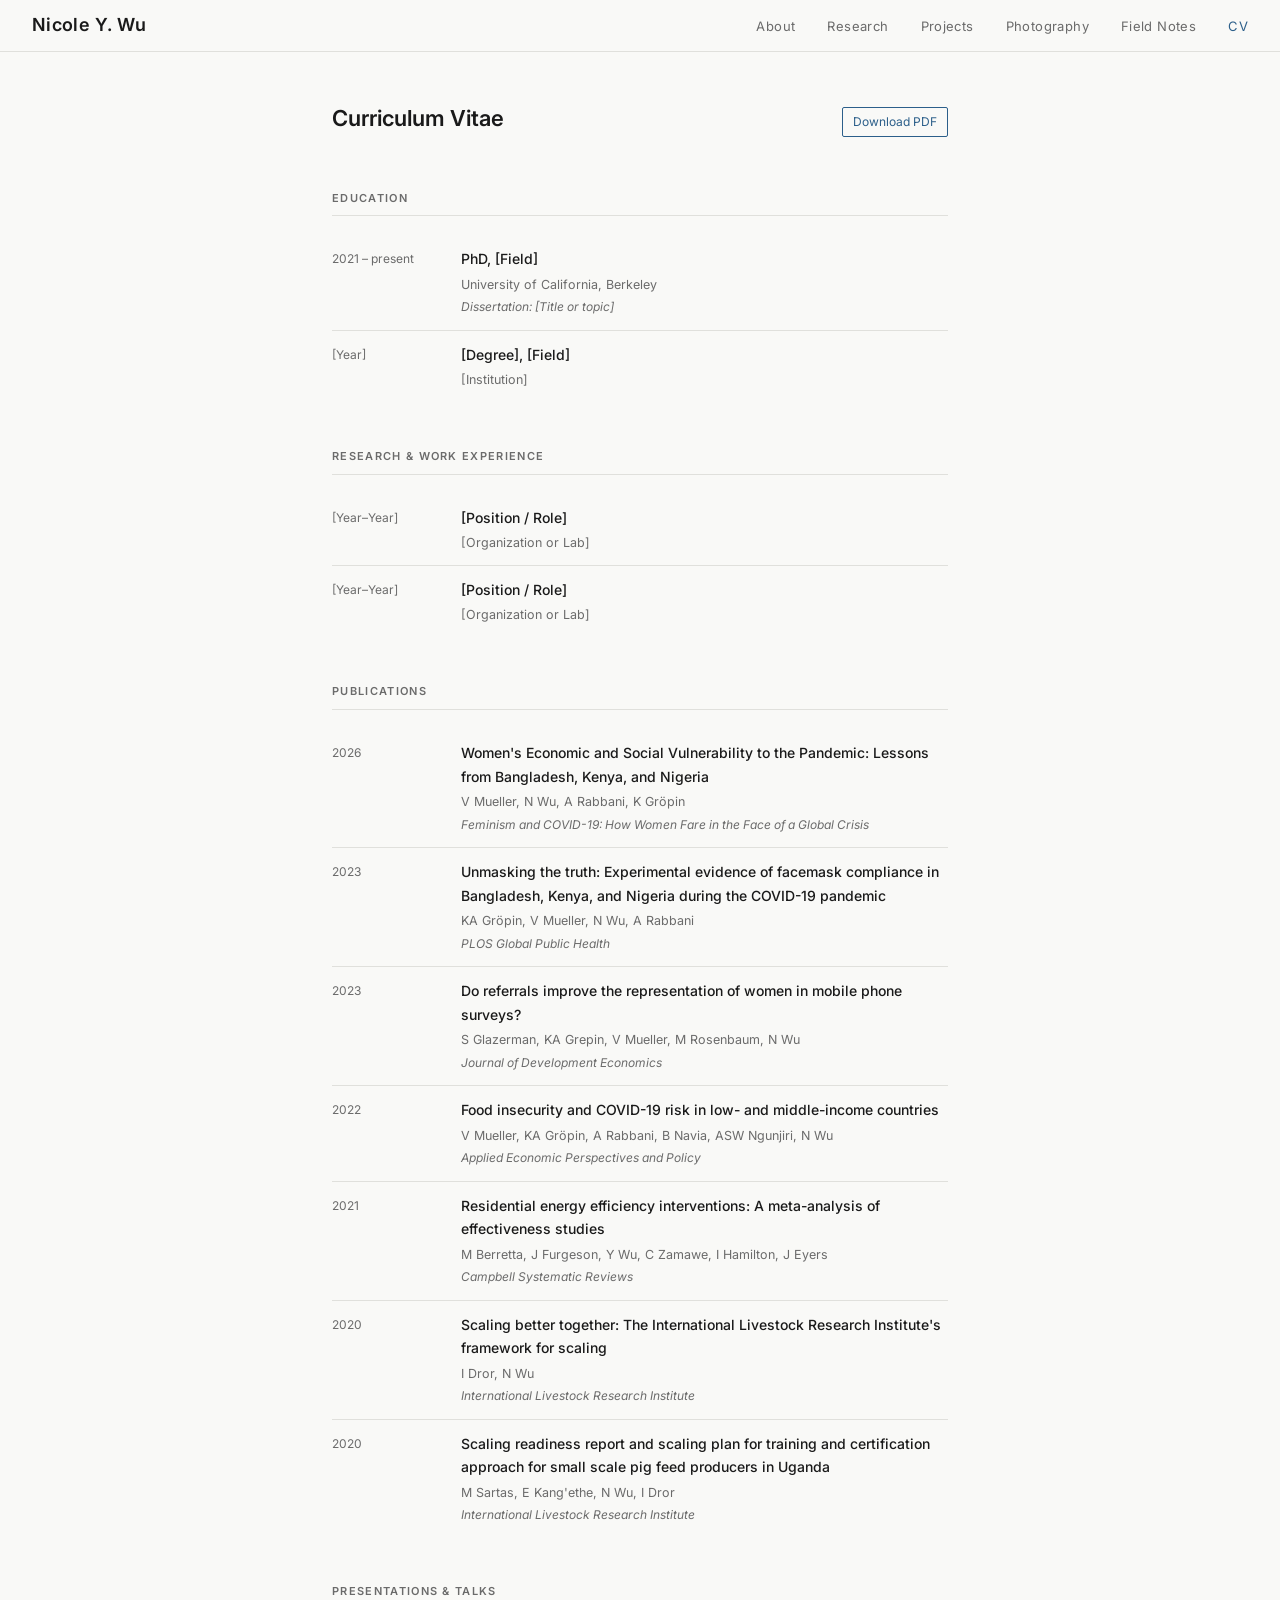
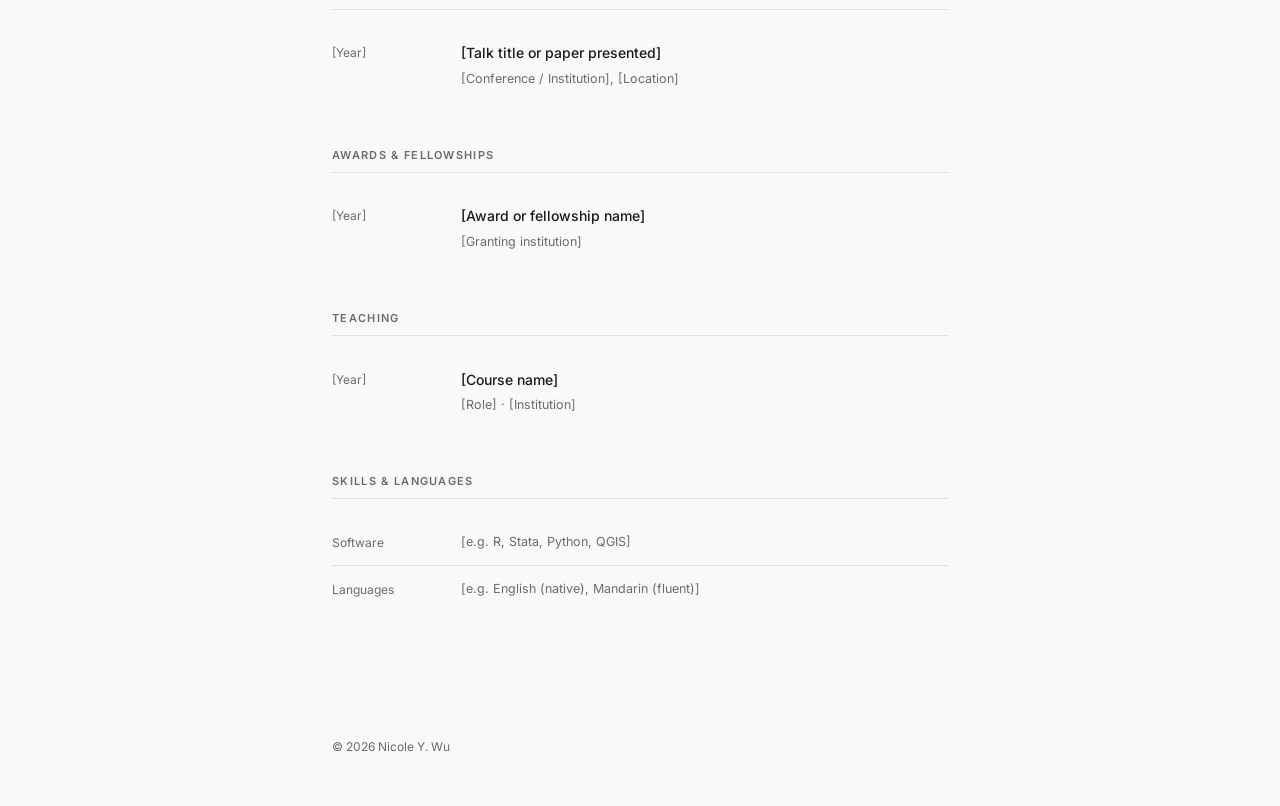
==== cv/index.html @ 6fe1ba33 "Initial site" ====
<!DOCTYPE html>
<html lang="en">
<head>
  <meta charset="UTF-8" />
  <meta name="viewport" content="width=device-width, initial-scale=1.0" />
  <title>CV — Nicole Y. Wu</title>
  <link rel="preconnect" href="https://fonts.googleapis.com" />
  <link href="https://fonts.googleapis.com/css2?family=Inter:wght@300;400;500;600&display=swap" rel="stylesheet" />
  <link rel="stylesheet" href="../css/style.css" />
  <style>
    .cv-header {
      display: flex;
      justify-content: space-between;
      align-items: baseline;
      margin-bottom: 2.8rem;
    }

    .cv-header h1 { font-size: 22px; }

    .cv-download {
      font-size: 12px;
      color: var(--accent);
      text-decoration: none;
      border: 1px solid var(--accent);
      padding: 4px 10px;
      border-radius: 2px;
      transition: all 0.15s;
      white-space: nowrap;
    }

    .cv-download:hover { background: var(--accent); color: white; }

    .cv-section { margin-bottom: 2.8rem; }

    .cv-item {
      display: grid;
      grid-template-columns: 110px 1fr;
      gap: 1.2rem;
      padding: 0.75rem 0;
      border-bottom: 1px solid var(--border);
    }

    .cv-item:last-child { border-bottom: none; }

    .cv-year {
      font-size: 12px;
      color: var(--muted);
      padding-top: 2px;
      white-space: nowrap;
    }

    .cv-detail-title {
      font-size: 14px;
      font-weight: 500;
      margin-bottom: 0.15rem;
    }

    .cv-detail-sub {
      font-size: 12.5px;
      color: var(--muted);
    }

    .cv-detail-note {
      font-size: 12px;
      color: var(--muted);
      font-style: italic;
      margin-top: 0.15rem;
    }
  </style>
</head>
<body>

<nav>
  <a class="name" href="/">Nicole Y. Wu</a>
  <ul>
    <li><a href="../index.html">About</a></li>
    <li><a href="../research/">Research</a></li>
    <li><a href="../projects/">Projects</a></li>
    <li><a href="../photography/">Photography</a></li>
    <li><a href="../field-notes/">Field Notes</a></li>
    <li><a href="../cv/" class="active">CV</a></li>
  </ul>
</nav>

<main>

  <div class="cv-header">
    <h1>Curriculum Vitae</h1>
    <a class="cv-download" href="#">Download PDF</a>
  </div>

  <section class="cv-section">
    <h2>Education</h2>
    <div class="cv-item">
      <div class="cv-year">2021 – present</div>
      <div>
        <div class="cv-detail-title">PhD, [Field]</div>
        <div class="cv-detail-sub">University of California, Berkeley</div>
        <div class="cv-detail-note">Dissertation: [Title or topic]</div>
      </div>
    </div>
    <div class="cv-item">
      <div class="cv-year">[Year]</div>
      <div>
        <div class="cv-detail-title">[Degree], [Field]</div>
        <div class="cv-detail-sub">[Institution]</div>
      </div>
    </div>
  </section>

  <section class="cv-section">
    <h2>Research &amp; Work Experience</h2>
    <div class="cv-item">
      <div class="cv-year">[Year–Year]</div>
      <div>
        <div class="cv-detail-title">[Position / Role]</div>
        <div class="cv-detail-sub">[Organization or Lab]</div>
      </div>
    </div>
    <div class="cv-item">
      <div class="cv-year">[Year–Year]</div>
      <div>
        <div class="cv-detail-title">[Position / Role]</div>
        <div class="cv-detail-sub">[Organization or Lab]</div>
      </div>
    </div>
  </section>

  <section class="cv-section">
    <h2>Publications</h2>
    <div class="cv-item">
      <div class="cv-year">2026</div>
      <div>
        <div class="cv-detail-title">Women's Economic and Social Vulnerability to the Pandemic: Lessons from Bangladesh, Kenya, and Nigeria</div>
        <div class="cv-detail-sub">V Mueller, N Wu, A Rabbani, K Gröpin</div>
        <div class="cv-detail-note">Feminism and COVID-19: How Women Fare in the Face of a Global Crisis</div>
      </div>
    </div>
    <div class="cv-item">
      <div class="cv-year">2023</div>
      <div>
        <div class="cv-detail-title">Unmasking the truth: Experimental evidence of facemask compliance in Bangladesh, Kenya, and Nigeria during the COVID-19 pandemic</div>
        <div class="cv-detail-sub">KA Gröpin, V Mueller, N Wu, A Rabbani</div>
        <div class="cv-detail-note">PLOS Global Public Health</div>
      </div>
    </div>
    <div class="cv-item">
      <div class="cv-year">2023</div>
      <div>
        <div class="cv-detail-title">Do referrals improve the representation of women in mobile phone surveys?</div>
        <div class="cv-detail-sub">S Glazerman, KA Grepin, V Mueller, M Rosenbaum, N Wu</div>
        <div class="cv-detail-note">Journal of Development Economics</div>
      </div>
    </div>
    <div class="cv-item">
      <div class="cv-year">2022</div>
      <div>
        <div class="cv-detail-title">Food insecurity and COVID-19 risk in low- and middle-income countries</div>
        <div class="cv-detail-sub">V Mueller, KA Gröpin, A Rabbani, B Navia, ASW Ngunjiri, N Wu</div>
        <div class="cv-detail-note">Applied Economic Perspectives and Policy</div>
      </div>
    </div>
    <div class="cv-item">
      <div class="cv-year">2021</div>
      <div>
        <div class="cv-detail-title">Residential energy efficiency interventions: A meta-analysis of effectiveness studies</div>
        <div class="cv-detail-sub">M Berretta, J Furgeson, Y Wu, C Zamawe, I Hamilton, J Eyers</div>
        <div class="cv-detail-note">Campbell Systematic Reviews</div>
      </div>
    </div>
    <div class="cv-item">
      <div class="cv-year">2020</div>
      <div>
        <div class="cv-detail-title">Scaling better together: The International Livestock Research Institute's framework for scaling</div>
        <div class="cv-detail-sub">I Dror, N Wu</div>
        <div class="cv-detail-note">International Livestock Research Institute</div>
      </div>
    </div>
    <div class="cv-item">
      <div class="cv-year">2020</div>
      <div>
        <div class="cv-detail-title">Scaling readiness report and scaling plan for training and certification approach for small scale pig feed producers in Uganda</div>
        <div class="cv-detail-sub">M Sartas, E Kang'ethe, N Wu, I Dror</div>
        <div class="cv-detail-note">International Livestock Research Institute</div>
      </div>
    </div>
  </section>

  <section class="cv-section">
    <h2>Presentations &amp; Talks</h2>
    <div class="cv-item">
      <div class="cv-year">[Year]</div>
      <div>
        <div class="cv-detail-title">[Talk title or paper presented]</div>
        <div class="cv-detail-sub">[Conference / Institution], [Location]</div>
      </div>
    </div>
  </section>

  <section class="cv-section">
    <h2>Awards &amp; Fellowships</h2>
    <div class="cv-item">
      <div class="cv-year">[Year]</div>
      <div>
        <div class="cv-detail-title">[Award or fellowship name]</div>
        <div class="cv-detail-sub">[Granting institution]</div>
      </div>
    </div>
  </section>

  <section class="cv-section">
    <h2>Teaching</h2>
    <div class="cv-item">
      <div class="cv-year">[Year]</div>
      <div>
        <div class="cv-detail-title">[Course name]</div>
        <div class="cv-detail-sub">[Role] · [Institution]</div>
      </div>
    </div>
  </section>

  <section class="cv-section">
    <h2>Skills &amp; Languages</h2>
    <div class="cv-item">
      <div class="cv-year">Software</div>
      <div>
        <div class="cv-detail-sub">[e.g. R, Stata, Python, QGIS]</div>
      </div>
    </div>
    <div class="cv-item">
      <div class="cv-year">Languages</div>
      <div>
        <div class="cv-detail-sub">[e.g. English (native), Mandarin (fluent)]</div>
      </div>
    </div>
  </section>

</main>

<footer>
  &copy; 2026 Nicole Y. Wu
</footer>

</body>
</html>
---- css/style.css ----
*, *::before, *::after { box-sizing: border-box; margin: 0; padding: 0; }

:root {
  --bg: #f9f9f7;
  --text: #1a1a1a;
  --muted: #6b6b6b;
  --accent: #2c5f8a;
  --border: #e0e0dc;
}

body {
  font-family: 'Inter', sans-serif;
  background: var(--bg);
  color: var(--text);
  font-size: 15px;
  line-height: 1.7;
}

/* Nav */
nav {
  position: fixed;
  top: 0; left: 0; right: 0;
  background: var(--bg);
  border-bottom: 1px solid var(--border);
  padding: 0 2rem;
  height: 52px;
  display: flex;
  align-items: center;
  justify-content: space-between;
  z-index: 100;
}

nav .name {
  font-weight: 600;
  font-size: 18px;
  letter-spacing: 0.02em;
  color: var(--text);
  text-decoration: none;
}

nav ul {
  list-style: none;
  display: flex;
  gap: 2rem;
}

nav ul a {
  text-decoration: none;
  color: var(--muted);
  font-size: 13px;
  font-weight: 400;
  letter-spacing: 0.03em;
  transition: color 0.15s;
}

nav ul a:hover,
nav ul a.active { color: var(--accent); }

/* Layout */
main {
  max-width: 680px;
  margin: 0 auto;
  padding: 100px 2rem 80px;
}

/* Page title */
.page-title {
  font-size: 22px;
  font-weight: 600;
  margin-bottom: 2.5rem;
}

/* About */
.about {
  display: grid;
  grid-template-columns: 1fr 160px;
  gap: 2.5rem;
  align-items: start;
  margin-bottom: 4rem;
}

.about-photo {
  width: 160px;
  height: 160px;
  border-radius: 4px;
  background: #d0d8e0;
  display: flex;
  align-items: center;
  justify-content: center;
  color: #8a9aaa;
  font-size: 12px;
  letter-spacing: 0.05em;
  overflow: hidden;
}

.about-photo img {
  width: 100%;
  height: 100%;
  object-fit: cover;
}

h1 {
  font-size: 22px;
  font-weight: 600;
  margin-bottom: 0.4rem;
}

.affiliation {
  font-size: 13px;
  color: var(--muted);
  margin-bottom: 1rem;
}

p { margin-bottom: 1rem; color: #333; }

.links {
  display: flex;
  gap: 1rem;
  flex-wrap: wrap;
  margin-top: 1.2rem;
}

.links a {
  font-size: 12px;
  font-weight: 500;
  color: var(--accent);
  text-decoration: none;
  letter-spacing: 0.04em;
  padding: 4px 10px;
  border: 1px solid var(--accent);
  border-radius: 2px;
  transition: all 0.15s;
}

.links a:hover { background: var(--accent); color: white; }

/* Section */
section { margin-bottom: 3.5rem; }

h2 {
  font-size: 11px;
  font-weight: 600;
  letter-spacing: 0.12em;
  text-transform: uppercase;
  color: var(--muted);
  margin-bottom: 1.2rem;
  padding-bottom: 0.5rem;
  border-bottom: 1px solid var(--border);
}

/* Publications */
.pub-list { list-style: none; }

.pub-item {
  padding: 1rem 0;
  border-bottom: 1px solid var(--border);
}

.pub-item:last-child { border-bottom: none; }

.pub-title {
  font-weight: 500;
  font-size: 14px;
  margin-bottom: 0.2rem;
}

.pub-authors {
  font-size: 13px;
  color: var(--muted);
  margin-bottom: 0.2rem;
}

.pub-venue {
  font-size: 12px;
  color: var(--muted);
  font-style: italic;
}

.pub-links { margin-top: 0.4rem; display: flex; gap: 0.6rem; }

.pub-links a {
  font-size: 11px;
  font-weight: 500;
  color: var(--accent);
  text-decoration: none;
  letter-spacing: 0.04em;
}

/* CV */
.cv-section { margin-bottom: 2.5rem; }

.cv-item {
  display: grid;
  grid-template-columns: 110px 1fr;
  gap: 1.2rem;
  padding: 0.7rem 0;
  border-bottom: 1px solid var(--border);
}

.cv-item:last-child { border-bottom: none; }

.cv-year {
  font-size: 12px;
  color: var(--muted);
  padding-top: 2px;
  white-space: nowrap;
}

.cv-detail-title {
  font-size: 14px;
  font-weight: 500;
  margin-bottom: 0.1rem;
}

.cv-detail-sub {
  font-size: 12.5px;
  color: var(--muted);
}

/* Photography */
.photo-grid {
  display: grid;
  grid-template-columns: repeat(3, 1fr);
  gap: 8px;
}

.photo-cell {
  aspect-ratio: 1;
  background: #d4dce5;
  border-radius: 2px;
  overflow: hidden;
}

.photo-cell img {
  width: 100%; height: 100%;
  object-fit: cover;
  display: block;
  transition: opacity 0.2s;
}

.photo-cell img:hover { opacity: 0.9; }

.photo-placeholder {
  width: 100%; height: 100%;
  display: flex;
  align-items: center;
  justify-content: center;
  color: #8a9aaa;
  font-size: 11px;
  letter-spacing: 0.05em;
}

/* Field Notes */
.note-list { list-style: none; }

.note-item {
  display: flex;
  gap: 1.5rem;
  padding: 0.9rem 0;
  border-bottom: 1px solid var(--border);
  align-items: baseline;
}

.note-item:last-child { border-bottom: none; }

.note-date {
  font-size: 12px;
  color: var(--muted);
  white-space: nowrap;
  min-width: 80px;
  font-variant-numeric: tabular-nums;
}

.note-title {
  font-size: 14px;
  font-weight: 400;
  color: var(--text);
  text-decoration: none;
}

.note-title:hover { color: var(--accent); }

.note-tag {
  font-size: 10px;
  color: var(--muted);
  background: #eeeeea;
  padding: 1px 6px;
  border-radius: 2px;
  margin-left: 0.5rem;
  vertical-align: middle;
}

/* Footer */
footer {
  max-width: 680px;
  margin: 0 auto;
  padding: 0 2rem 3rem;
  font-size: 12px;
  color: var(--muted);
}
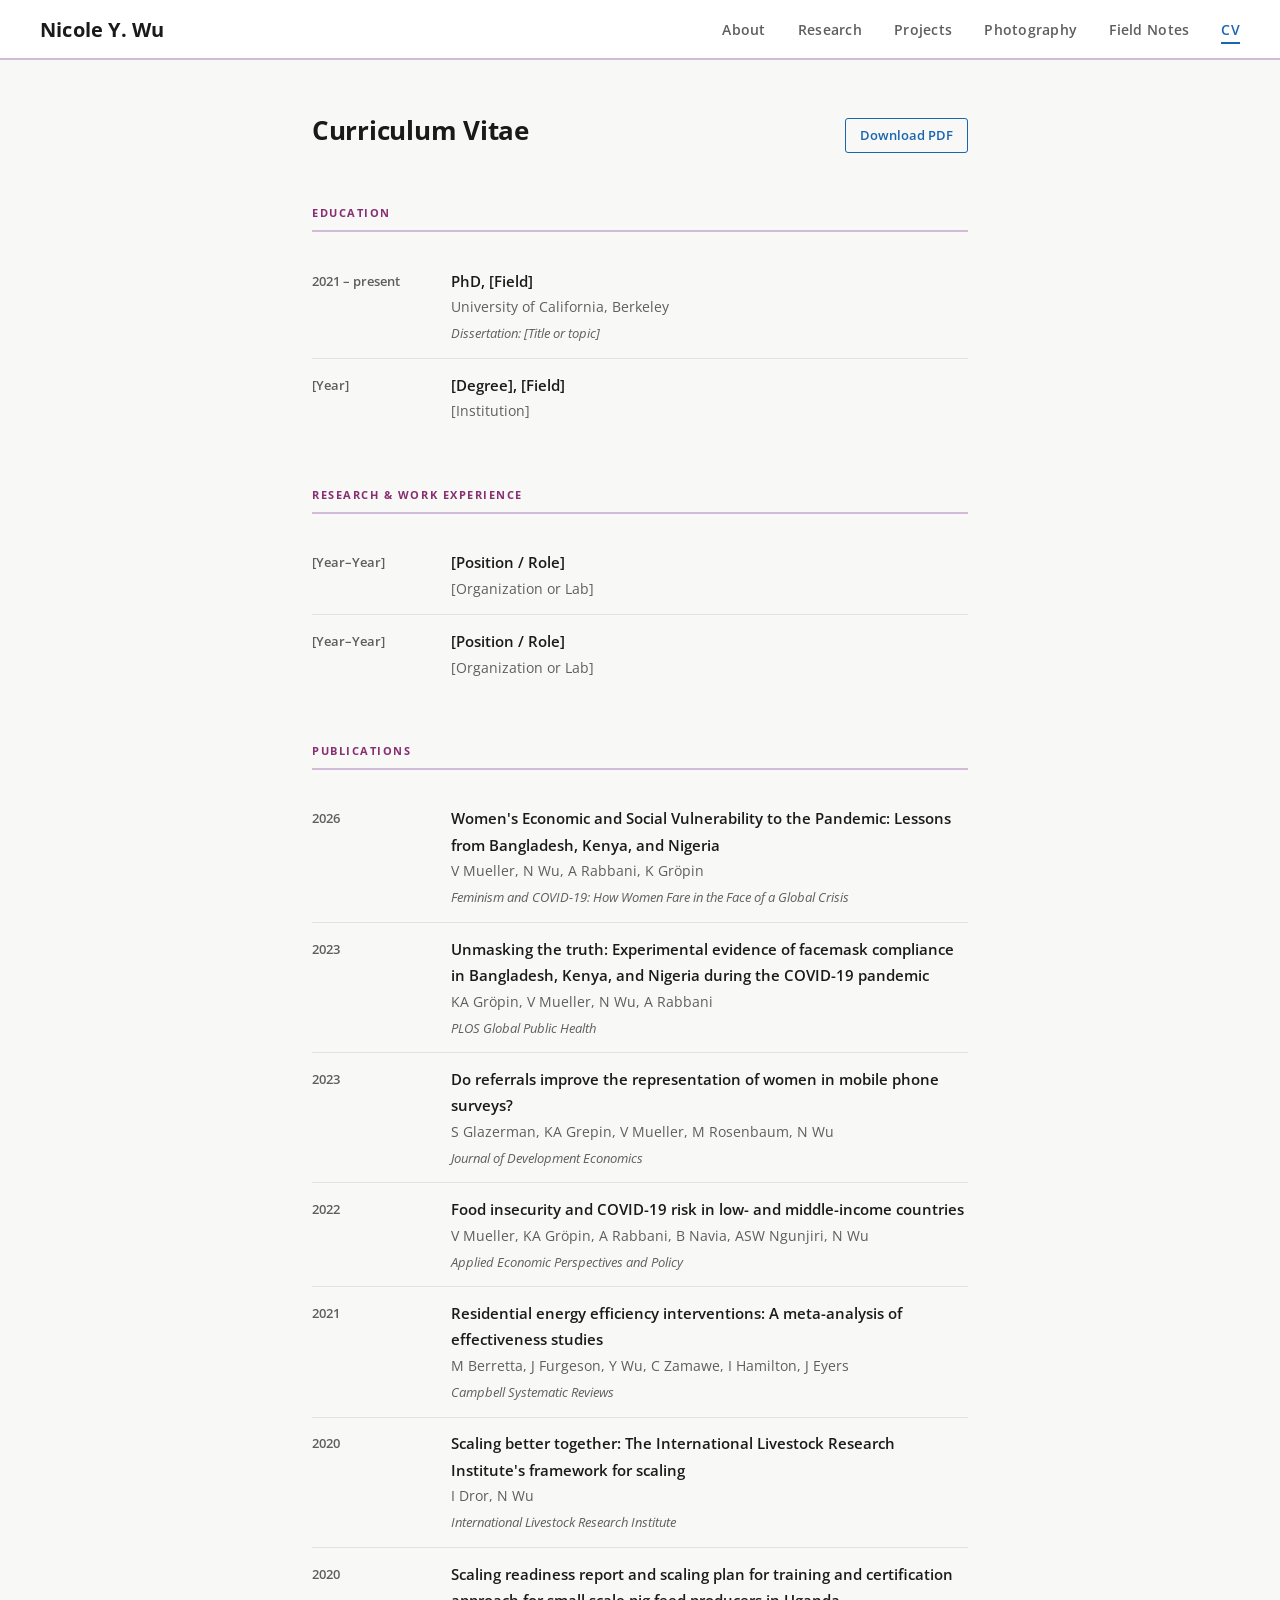
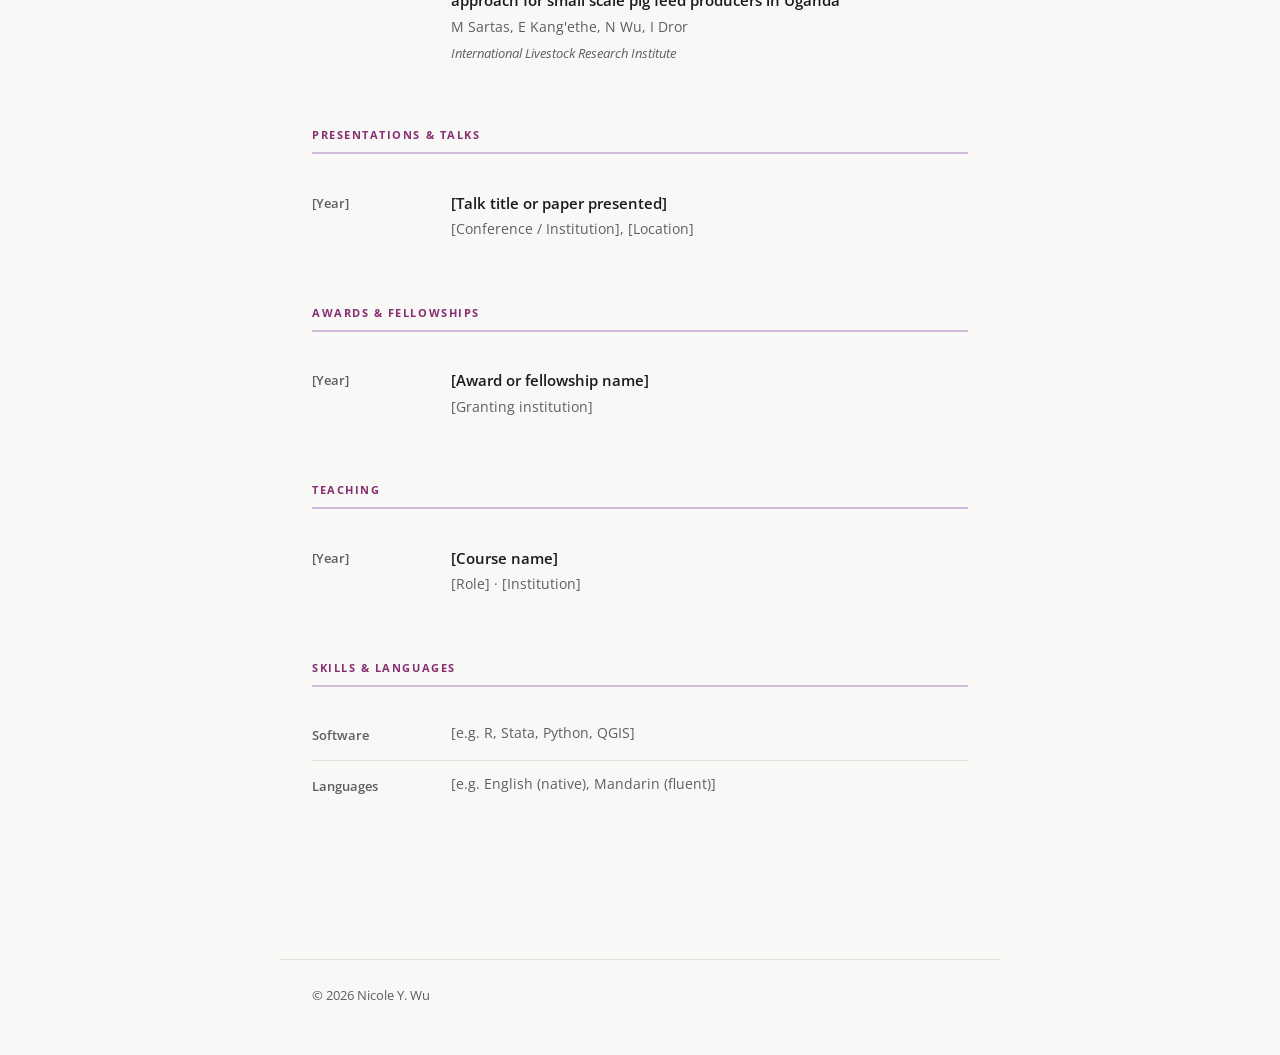
==== commit 4896598c: "Redesign: tol rainbow palette, Open Sans, larger typography" ====
--- a/cv/index.html
+++ b/cv/index.html
@@ -5,7 +5,7 @@
   <meta name="viewport" content="width=device-width, initial-scale=1.0" />
   <title>CV — Nicole Y. Wu</title>
   <link rel="preconnect" href="https://fonts.googleapis.com" />
-  <link href="https://fonts.googleapis.com/css2?family=Inter:wght@300;400;500;600&display=swap" rel="stylesheet" />
+  <link href="https://fonts.googleapis.com/css2?family=Open+Sans:wght@400;600;700&display=swap" rel="stylesheet" />
   <link rel="stylesheet" href="../css/style.css" />
   <style>
     .cv-header {
@@ -15,57 +15,19 @@
       margin-bottom: 2.8rem;
     }
 
-    .cv-header h1 { font-size: 22px; }
-
     .cv-download {
-      font-size: 12px;
+      font-size: 13px;
+      font-weight: 600;
       color: var(--accent);
       text-decoration: none;
-      border: 1px solid var(--accent);
-      padding: 4px 10px;
-      border-radius: 2px;
+      border: 1.5px solid var(--accent);
+      padding: 5px 14px;
+      border-radius: 3px;
       transition: all 0.15s;
       white-space: nowrap;
     }
 
     .cv-download:hover { background: var(--accent); color: white; }
-
-    .cv-section { margin-bottom: 2.8rem; }
-
-    .cv-item {
-      display: grid;
-      grid-template-columns: 110px 1fr;
-      gap: 1.2rem;
-      padding: 0.75rem 0;
-      border-bottom: 1px solid var(--border);
-    }
-
-    .cv-item:last-child { border-bottom: none; }
-
-    .cv-year {
-      font-size: 12px;
-      color: var(--muted);
-      padding-top: 2px;
-      white-space: nowrap;
-    }
-
-    .cv-detail-title {
-      font-size: 14px;
-      font-weight: 500;
-      margin-bottom: 0.15rem;
-    }
-
-    .cv-detail-sub {
-      font-size: 12.5px;
-      color: var(--muted);
-    }
-
-    .cv-detail-note {
-      font-size: 12px;
-      color: var(--muted);
-      font-style: italic;
-      margin-top: 0.15rem;
-    }
   </style>
 </head>
 <body>
@@ -73,7 +35,7 @@
 <nav>
   <a class="name" href="/">Nicole Y. Wu</a>
   <ul>
-    <li><a href="../index.html">About</a></li>
+    <li><a href="../">About</a></li>
     <li><a href="../research/">Research</a></li>
     <li><a href="../projects/">Projects</a></li>
     <li><a href="../photography/">Photography</a></li>
--- a/css/style.css
+++ b/css/style.css
@@ -1,29 +1,49 @@
 *, *::before, *::after { box-sizing: border-box; margin: 0; padding: 0; }
 
 :root {
-  --bg: #f9f9f7;
-  --text: #1a1a1a;
-  --muted: #6b6b6b;
-  --accent: #2c5f8a;
-  --border: #e0e0dc;
+  /* Tol Rainbow palette */
+  --tol-purple-light: #D1BBD7;
+  --tol-purple-mid:   #AE76A3;
+  --tol-purple-dark:  #882E72;
+  --tol-blue-dark:    #1965B0;
+  --tol-blue-mid:     #5289C7;
+  --tol-blue-light:   #7BAFDE;
+  --tol-green-dark:   #4EB265;
+  --tol-green-mid:    #90C987;
+  --tol-green-light:  #CAE0AB;
+  --tol-yellow:       #F7F056;
+  --tol-gold:         #F6C141;
+  --tol-orange-light: #F1932D;
+  --tol-orange-dark:  #E8601C;
+  --tol-red:          #DC050C;
+  --tol-brown:        #72190E;
+
+  /* Site tokens */
+  --bg:        #f8f8f6;
+  --surface:   #ffffff;
+  --text:      #1a1a1a;
+  --muted:     #5e5e5e;
+  --accent:    #1965B0;   /* tol blue-dark */
+  --accent2:   #882E72;   /* tol purple-dark */
+  --border:    #e2e2de;
 }
 
 body {
-  font-family: 'Inter', sans-serif;
+  font-family: 'Open Sans', sans-serif;
   background: var(--bg);
   color: var(--text);
-  font-size: 15px;
-  line-height: 1.7;
-}
-
-/* Nav */
+  font-size: 16px;
+  line-height: 1.75;
+}
+
+/* ── Nav ─────────────────────────────────────── */
 nav {
   position: fixed;
   top: 0; left: 0; right: 0;
-  background: var(--bg);
-  border-bottom: 1px solid var(--border);
-  padding: 0 2rem;
-  height: 52px;
+  background: var(--surface);
+  border-bottom: 2px solid var(--tol-purple-light);
+  padding: 0 2.5rem;
+  height: 60px;
   display: flex;
   align-items: center;
   justify-content: space-between;
@@ -31,9 +51,9 @@
 }
 
 nav .name {
-  font-weight: 600;
-  font-size: 18px;
-  letter-spacing: 0.02em;
+  font-weight: 700;
+  font-size: 20px;
+  letter-spacing: 0.01em;
   color: var(--text);
   text-decoration: none;
 }
@@ -47,189 +67,200 @@
 nav ul a {
   text-decoration: none;
   color: var(--muted);
-  font-size: 13px;
-  font-weight: 400;
-  letter-spacing: 0.03em;
-  transition: color 0.15s;
-}
-
-nav ul a:hover,
-nav ul a.active { color: var(--accent); }
-
-/* Layout */
+  font-size: 14px;
+  font-weight: 600;
+  letter-spacing: 0.02em;
+  padding-bottom: 3px;
+  border-bottom: 2px solid transparent;
+  transition: color 0.15s, border-color 0.15s;
+}
+
+nav ul a:hover       { color: var(--accent); border-color: var(--tol-blue-light); }
+nav ul a.active      { color: var(--accent); border-color: var(--accent); }
+
+/* ── Layout ──────────────────────────────────── */
 main {
-  max-width: 680px;
+  max-width: 720px;
   margin: 0 auto;
-  padding: 100px 2rem 80px;
-}
-
-/* Page title */
-.page-title {
-  font-size: 22px;
-  font-weight: 600;
-  margin-bottom: 2.5rem;
-}
-
-/* About */
+  padding: 108px 2rem 100px;
+}
+
+/* ── About ───────────────────────────────────── */
 .about {
   display: grid;
-  grid-template-columns: 1fr 160px;
-  gap: 2.5rem;
+  grid-template-columns: 1fr 180px;
+  gap: 3rem;
   align-items: start;
   margin-bottom: 4rem;
 }
 
 .about-photo {
-  width: 160px;
-  height: 160px;
+  width: 180px;
+  height: 180px;
   border-radius: 4px;
-  background: #d0d8e0;
+  background: var(--tol-purple-light);
   display: flex;
   align-items: center;
   justify-content: center;
-  color: #8a9aaa;
-  font-size: 12px;
+  color: #6a4a6a;
+  font-size: 13px;
   letter-spacing: 0.05em;
   overflow: hidden;
 }
 
 .about-photo img {
-  width: 100%;
-  height: 100%;
+  width: 100%; height: 100%;
   object-fit: cover;
 }
 
 h1 {
-  font-size: 22px;
-  font-weight: 600;
-  margin-bottom: 0.4rem;
+  font-size: 26px;
+  font-weight: 700;
+  margin-bottom: 0.3rem;
+  letter-spacing: -0.01em;
 }
 
 .affiliation {
-  font-size: 13px;
-  color: var(--muted);
-  margin-bottom: 1rem;
-}
-
-p { margin-bottom: 1rem; color: #333; }
+  font-size: 14px;
+  color: var(--muted);
+  margin-bottom: 1.2rem;
+  font-weight: 400;
+}
+
+p { margin-bottom: 1rem; color: #2e2e2e; }
 
 .links {
   display: flex;
-  gap: 1rem;
+  gap: 0.8rem;
   flex-wrap: wrap;
-  margin-top: 1.2rem;
+  margin-top: 1.4rem;
 }
 
 .links a {
-  font-size: 12px;
-  font-weight: 500;
+  font-size: 13px;
+  font-weight: 600;
   color: var(--accent);
   text-decoration: none;
-  letter-spacing: 0.04em;
-  padding: 4px 10px;
-  border: 1px solid var(--accent);
-  border-radius: 2px;
+  letter-spacing: 0.02em;
+  padding: 5px 14px;
+  border: 1.5px solid var(--accent);
+  border-radius: 3px;
   transition: all 0.15s;
 }
 
 .links a:hover { background: var(--accent); color: white; }
 
-/* Section */
-section { margin-bottom: 3.5rem; }
+/* ── Section ─────────────────────────────────── */
+section { margin-bottom: 4rem; }
 
 h2 {
   font-size: 11px;
-  font-weight: 600;
-  letter-spacing: 0.12em;
+  font-weight: 700;
+  letter-spacing: 0.14em;
   text-transform: uppercase;
-  color: var(--muted);
-  margin-bottom: 1.2rem;
+  color: var(--accent2);
+  margin-bottom: 1.4rem;
   padding-bottom: 0.5rem;
+  border-bottom: 2px solid var(--tol-purple-light);
+}
+
+/* ── Publications ────────────────────────────── */
+.pub-list { list-style: none; }
+
+.pub-item {
+  padding: 1.1rem 0;
   border-bottom: 1px solid var(--border);
 }
 
-/* Publications */
-.pub-list { list-style: none; }
-
-.pub-item {
-  padding: 1rem 0;
-  border-bottom: 1px solid var(--border);
-}
-
 .pub-item:last-child { border-bottom: none; }
 
 .pub-title {
-  font-weight: 500;
-  font-size: 14px;
+  font-weight: 600;
+  font-size: 15px;
+  margin-bottom: 0.25rem;
+  line-height: 1.5;
+}
+
+.pub-authors {
+  font-size: 13.5px;
+  color: var(--muted);
   margin-bottom: 0.2rem;
 }
 
-.pub-authors {
-  font-size: 13px;
-  color: var(--muted);
-  margin-bottom: 0.2rem;
-}
-
 .pub-venue {
+  font-size: 13px;
+  color: var(--muted);
+  font-style: italic;
+}
+
+.pub-links { margin-top: 0.5rem; display: flex; gap: 0.7rem; }
+
+.pub-links a {
   font-size: 12px;
-  color: var(--muted);
-  font-style: italic;
-}
-
-.pub-links { margin-top: 0.4rem; display: flex; gap: 0.6rem; }
-
-.pub-links a {
-  font-size: 11px;
-  font-weight: 500;
+  font-weight: 600;
   color: var(--accent);
   text-decoration: none;
-  letter-spacing: 0.04em;
-}
-
-/* CV */
-.cv-section { margin-bottom: 2.5rem; }
+  letter-spacing: 0.03em;
+}
+
+.pub-links a:hover { text-decoration: underline; }
+
+/* ── CV ──────────────────────────────────────── */
+.cv-section { margin-bottom: 3rem; }
 
 .cv-item {
   display: grid;
-  grid-template-columns: 110px 1fr;
+  grid-template-columns: 120px 1fr;
   gap: 1.2rem;
-  padding: 0.7rem 0;
+  padding: 0.8rem 0;
   border-bottom: 1px solid var(--border);
 }
 
 .cv-item:last-child { border-bottom: none; }
 
 .cv-year {
-  font-size: 12px;
+  font-size: 13px;
   color: var(--muted);
   padding-top: 2px;
   white-space: nowrap;
+  font-weight: 600;
 }
 
 .cv-detail-title {
-  font-size: 14px;
-  font-weight: 500;
-  margin-bottom: 0.1rem;
+  font-size: 15px;
+  font-weight: 600;
+  margin-bottom: 0.15rem;
 }
 
 .cv-detail-sub {
-  font-size: 12.5px;
-  color: var(--muted);
-}
-
-/* Photography */
+  font-size: 13.5px;
+  color: var(--muted);
+}
+
+.cv-detail-note {
+  font-size: 13px;
+  color: var(--muted);
+  font-style: italic;
+  margin-top: 0.15rem;
+}
+
+/* ── Photography ─────────────────────────────── */
 .photo-grid {
   display: grid;
   grid-template-columns: repeat(3, 1fr);
-  gap: 8px;
+  gap: 10px;
 }
 
 .photo-cell {
   aspect-ratio: 1;
-  background: #d4dce5;
-  border-radius: 2px;
+  border-radius: 3px;
   overflow: hidden;
-}
+  background: var(--tol-blue-light);
+}
+
+.photo-cell:nth-child(3n+1) { background: var(--tol-purple-light); }
+.photo-cell:nth-child(3n+2) { background: var(--tol-green-light); }
+.photo-cell:nth-child(3n+3) { background: var(--tol-blue-light); }
 
 .photo-cell img {
   width: 100%; height: 100%;
@@ -238,63 +269,225 @@
   transition: opacity 0.2s;
 }
 
-.photo-cell img:hover { opacity: 0.9; }
+.photo-cell img:hover { opacity: 0.88; }
 
 .photo-placeholder {
   width: 100%; height: 100%;
   display: flex;
+  align-items: flex-end;
+  padding: 0.6rem;
+}
+
+.photo-label {
+  font-size: 10px;
+  color: rgba(255,255,255,0.85);
+  background: rgba(0,0,0,0.22);
+  padding: 2px 7px;
+  border-radius: 2px;
+  letter-spacing: 0.04em;
+}
+
+/* ── Field Notes ─────────────────────────────── */
+.note-list { list-style: none; }
+
+.note-item {
+  display: grid;
+  grid-template-columns: 100px 1fr;
+  gap: 1.2rem;
+  padding: 1rem 0;
+  border-bottom: 1px solid var(--border);
+  align-items: start;
+}
+
+.note-item:last-child { border-bottom: none; }
+
+.note-meta { padding-top: 2px; }
+
+.note-date {
+  font-size: 12.5px;
+  color: var(--muted);
+  display: block;
+  margin-bottom: 0.3rem;
+  font-weight: 600;
+}
+
+.note-tag {
+  display: inline-block;
+  font-size: 10px;
+  font-weight: 700;
+  letter-spacing: 0.06em;
+  text-transform: uppercase;
+  padding: 1px 7px;
+  border-radius: 2px;
+}
+
+/* Tag colors from tol palette */
+.tag-travel    { background: var(--tol-blue-light);   color: #1a3a5c; }
+.tag-methods   { background: var(--tol-green-light);  color: #1a4a2a; }
+.tag-reading   { background: var(--tol-purple-light); color: #4a1a4a; }
+.tag-fieldwork { background: var(--tol-gold);         color: #5a3a00; }
+
+.note-title {
+  font-size: 15px;
+  font-weight: 600;
+  color: var(--text);
+  text-decoration: none;
+  display: block;
+  margin-bottom: 0.3rem;
+  line-height: 1.45;
+}
+
+.note-title:hover { color: var(--accent); }
+
+.note-excerpt {
+  font-size: 13.5px;
+  color: var(--muted);
+  line-height: 1.6;
+}
+
+.year-label {
+  font-size: 11px;
+  font-weight: 700;
+  letter-spacing: 0.14em;
+  text-transform: uppercase;
+  color: var(--accent2);
+  margin-bottom: 0.6rem;
+  padding-bottom: 0.5rem;
+  border-bottom: 2px solid var(--tol-purple-light);
+}
+
+.year-group { margin-bottom: 2.5rem; }
+
+/* ── Projects ────────────────────────────────── */
+.section-intro {
+  font-size: 14px;
+  color: var(--muted);
+  margin-bottom: 2rem;
+  line-height: 1.65;
+}
+
+.project-grid {
+  display: grid;
+  grid-template-columns: 1fr 1fr;
+  gap: 1.2rem;
+}
+
+.project-card {
+  border: 1.5px solid var(--border);
+  border-radius: 5px;
+  padding: 1.6rem 1.6rem;
+  display: flex;
+  flex-direction: column;
+  gap: 0.65rem;
+  background: var(--surface);
+  transition: border-color 0.15s, box-shadow 0.15s;
+}
+
+.project-card:hover {
+  border-color: var(--accent);
+  box-shadow: 0 0 0 3px rgba(25, 101, 176, 0.08);
+}
+
+.project-header {
+  display: flex;
+  align-items: flex-start;
+  justify-content: space-between;
+  gap: 0.8rem;
+}
+
+.project-name {
+  font-size: 15px;
+  font-weight: 700;
+  color: var(--text);
+}
+
+.project-badge {
+  font-size: 10px;
+  font-weight: 700;
+  letter-spacing: 0.07em;
+  text-transform: uppercase;
+  padding: 2px 8px;
+  border-radius: 2px;
+  white-space: nowrap;
+  flex-shrink: 0;
+}
+
+.badge-tool { background: var(--tol-blue-light);   color: #0d3563; }
+.badge-app  { background: var(--tol-green-light);  color: #1a4a2a; }
+.badge-map  { background: var(--tol-gold);          color: #5a3a00; }
+
+.project-desc {
+  font-size: 13.5px;
+  color: var(--muted);
+  line-height: 1.65;
+}
+
+.project-features {
+  list-style: none;
+  display: flex;
+  flex-direction: column;
+  gap: 0.3rem;
+}
+
+.project-features li {
+  font-size: 13px;
+  color: var(--muted);
+  padding-left: 1rem;
+  position: relative;
+  line-height: 1.5;
+}
+
+.project-features li::before {
+  content: '—';
+  position: absolute;
+  left: 0;
+  color: var(--tol-blue-light);
+}
+
+.project-footer {
+  display: flex;
+  gap: 0.6rem;
+  margin-top: 0.4rem;
   align-items: center;
-  justify-content: center;
-  color: #8a9aaa;
+  flex-wrap: wrap;
+}
+
+.project-link {
+  font-size: 12px;
+  font-weight: 700;
+  color: var(--accent);
+  text-decoration: none;
+  letter-spacing: 0.03em;
+  padding: 4px 10px;
+  border: 1.5px solid var(--accent);
+  border-radius: 3px;
+  transition: all 0.15s;
+}
+
+.project-link:hover { background: var(--accent); color: white; }
+
+.project-tag {
   font-size: 11px;
-  letter-spacing: 0.05em;
-}
-
-/* Field Notes */
-.note-list { list-style: none; }
-
-.note-item {
-  display: flex;
-  gap: 1.5rem;
-  padding: 0.9rem 0;
-  border-bottom: 1px solid var(--border);
-  align-items: baseline;
-}
-
-.note-item:last-child { border-bottom: none; }
-
-.note-date {
+  font-weight: 600;
+  color: var(--muted);
+  background: #ebebea;
+  padding: 2px 8px;
+  border-radius: 2px;
+}
+
+.privacy-note {
   font-size: 12px;
   color: var(--muted);
-  white-space: nowrap;
-  min-width: 80px;
-  font-variant-numeric: tabular-nums;
-}
-
-.note-title {
-  font-size: 14px;
-  font-weight: 400;
-  color: var(--text);
-  text-decoration: none;
-}
-
-.note-title:hover { color: var(--accent); }
-
-.note-tag {
-  font-size: 10px;
-  color: var(--muted);
-  background: #eeeeea;
-  padding: 1px 6px;
-  border-radius: 2px;
-  margin-left: 0.5rem;
-  vertical-align: middle;
-}
-
-/* Footer */
+  font-style: italic;
+}
+
+/* ── Footer ──────────────────────────────────── */
 footer {
-  max-width: 680px;
+  max-width: 720px;
   margin: 0 auto;
   padding: 0 2rem 3rem;
-  font-size: 12px;
-  color: var(--muted);
-}
+  font-size: 13px;
+  color: var(--muted);
+  border-top: 1px solid var(--border);
+  padding-top: 1.5rem;
+}
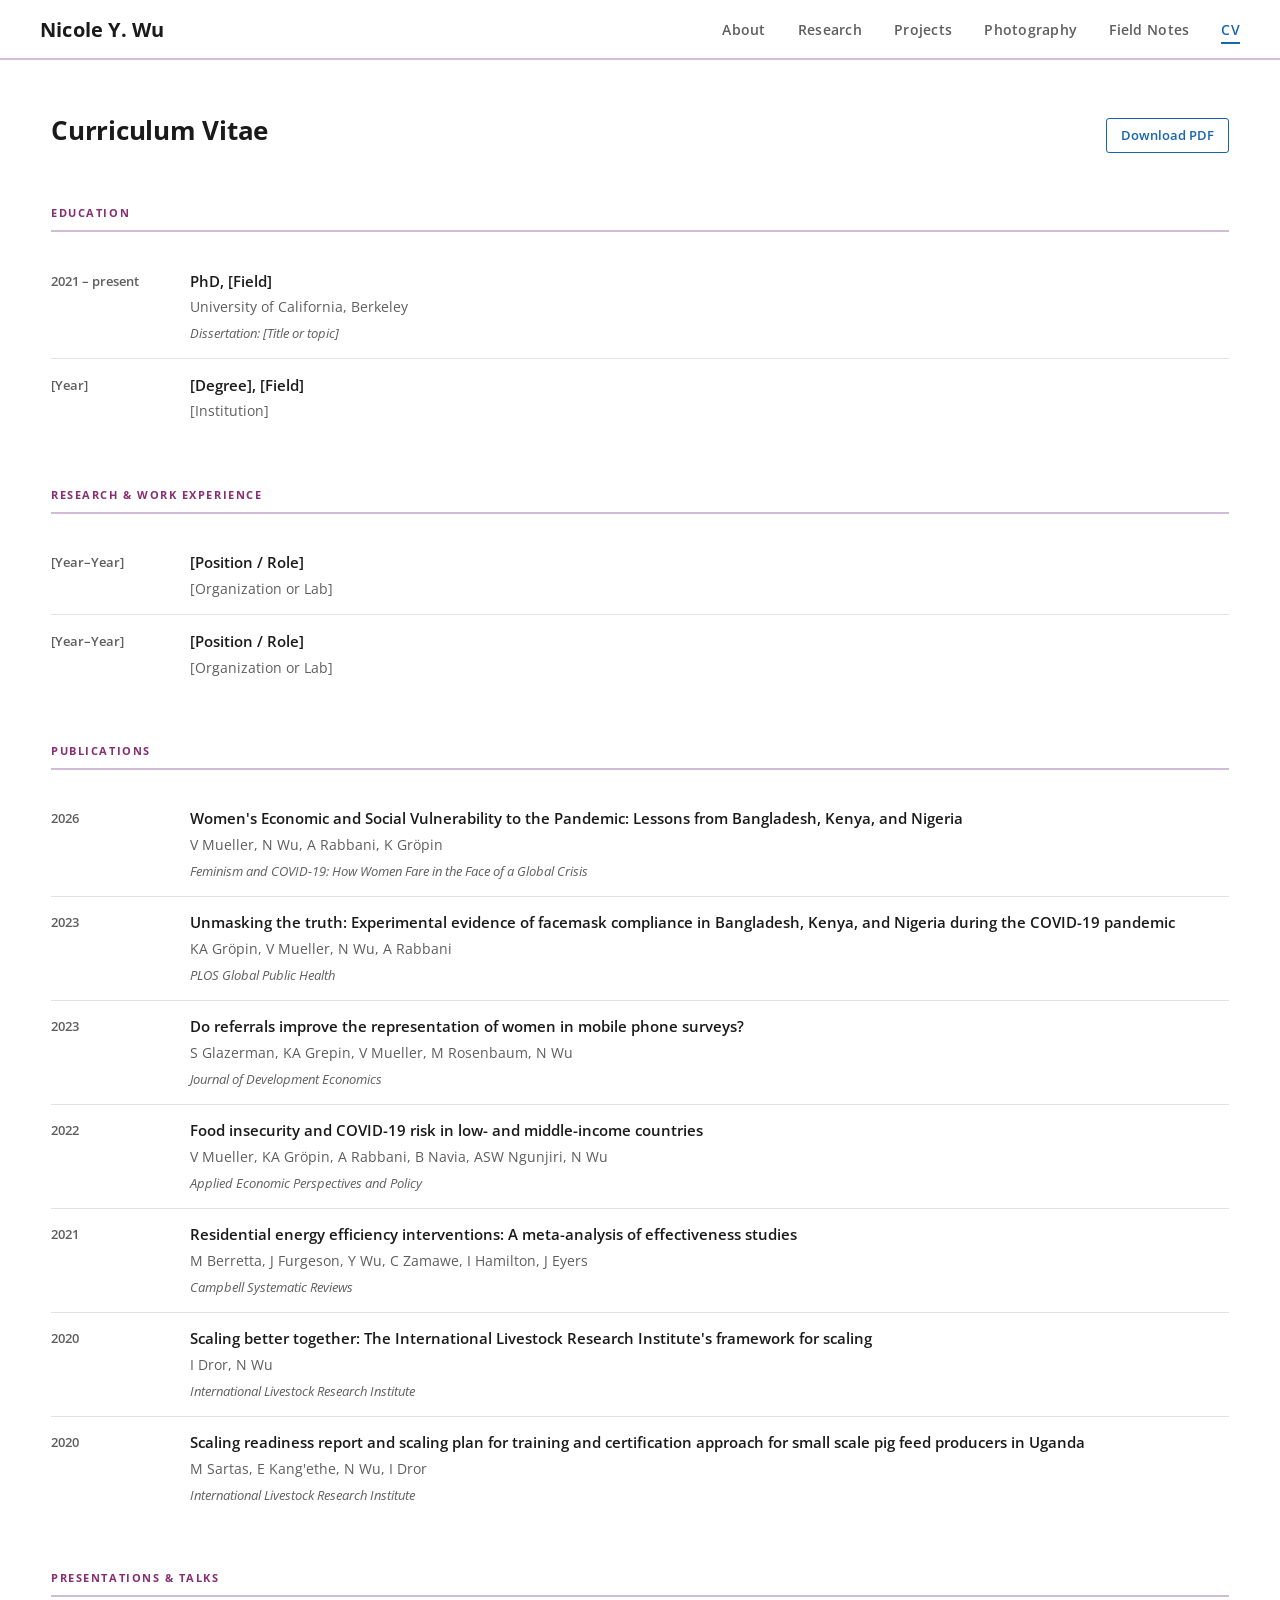
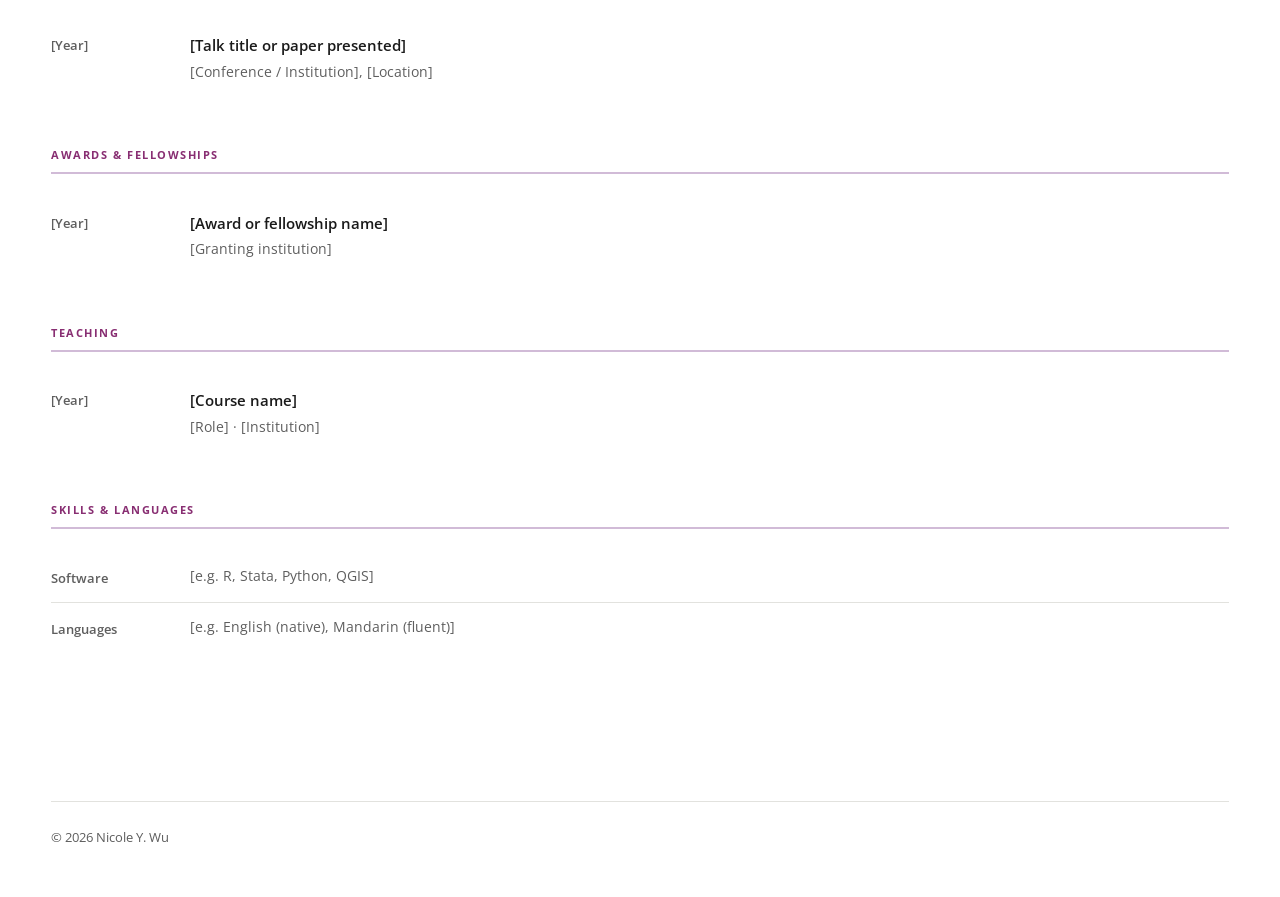
==== commit 18a55230: "Cache bust v=3 across all pages to force wider layout" ====
--- a/cv/index.html
+++ b/cv/index.html
@@ -6,7 +6,7 @@
   <title>CV — Nicole Y. Wu</title>
   <link rel="preconnect" href="https://fonts.googleapis.com" />
   <link href="https://fonts.googleapis.com/css2?family=Open+Sans:wght@400;600;700&display=swap" rel="stylesheet" />
-  <link rel="stylesheet" href="../css/style.css" />
+  <link rel="stylesheet" href="../css/style.css?v=3" />
   <style>
     .cv-header {
       display: flex;
--- a/css/style.css
+++ b/css/style.css
@@ -19,7 +19,7 @@
   --tol-brown:        #72190E;
 
   /* Site tokens */
-  --bg:        #f8f8f6;
+  --bg:        #ffffff;
   --surface:   #ffffff;
   --text:      #1a1a1a;
   --muted:     #5e5e5e;
@@ -80,9 +80,10 @@
 
 /* ── Layout ──────────────────────────────────── */
 main {
-  max-width: 720px;
+  max-width: 1200px;
+  width: 92%;
   margin: 0 auto;
-  padding: 108px 2rem 100px;
+  padding: 108px 0 100px;
 }
 
 /* ── About ───────────────────────────────────── */
@@ -374,18 +375,34 @@
 
 .project-card {
   border: 1.5px solid var(--border);
+  border-left-width: 5px;
   border-radius: 5px;
   padding: 1.6rem 1.6rem;
   display: flex;
   flex-direction: column;
   gap: 0.65rem;
   background: var(--surface);
-  transition: border-color 0.15s, box-shadow 0.15s;
+  transition: box-shadow 0.15s;
 }
 
 .project-card:hover {
-  border-color: var(--accent);
-  box-shadow: 0 0 0 3px rgba(25, 101, 176, 0.08);
+  box-shadow: 0 2px 12px rgba(0,0,0,0.08);
+}
+
+/* Color by type */
+.project-card.card-tool {
+  border-left-color: var(--tol-blue-dark);
+  background: rgba(123, 175, 222, 0.07);
+}
+
+.project-card.card-app {
+  border-left-color: var(--tol-green-dark);
+  background: rgba(144, 201, 135, 0.1);
+}
+
+.project-card.card-map {
+  border-left-color: var(--tol-gold);
+  background: rgba(246, 193, 65, 0.08);
 }
 
 .project-header {
@@ -483,9 +500,10 @@
 
 /* ── Footer ──────────────────────────────────── */
 footer {
-  max-width: 720px;
+  max-width: 1200px;
+  width: 92%;
   margin: 0 auto;
-  padding: 0 2rem 3rem;
+  padding: 0 0 3rem;
   font-size: 13px;
   color: var(--muted);
   border-top: 1px solid var(--border);
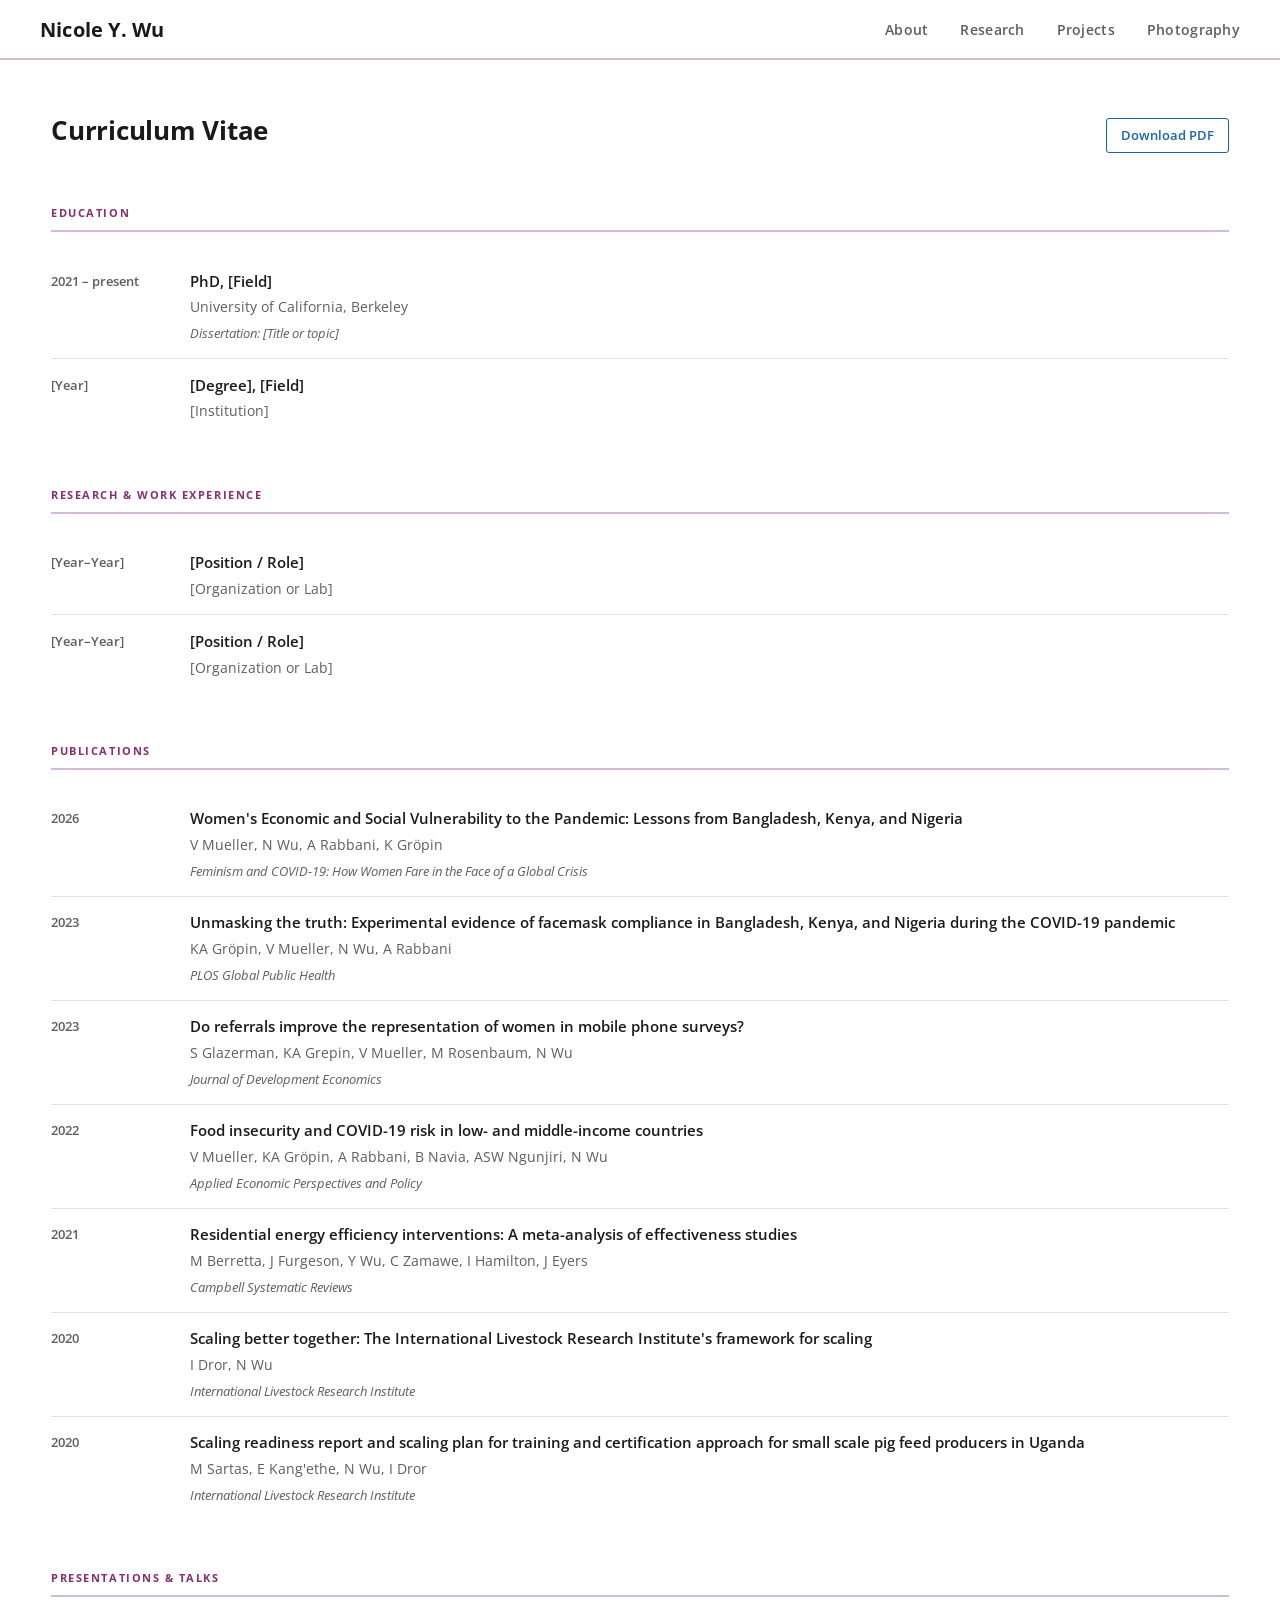
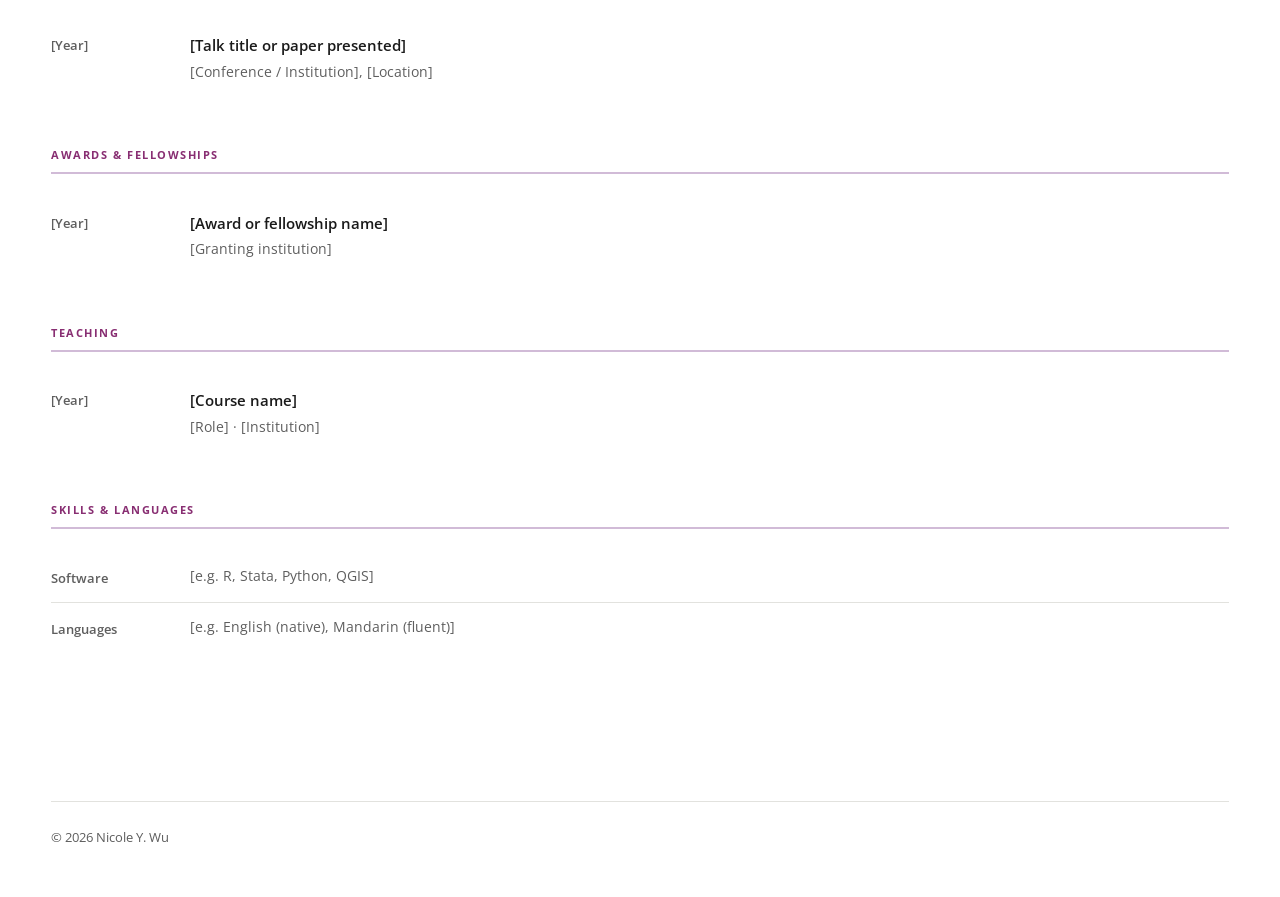
==== commit 94fb7e6f: "Remove Field Notes and CV from nav across all pages Co-Authored-By: Claude Sonnet 4.6 <noreply@anthr" ====
--- a/cv/index.html
+++ b/cv/index.html
@@ -6,7 +6,7 @@
   <title>CV — Nicole Y. Wu</title>
   <link rel="preconnect" href="https://fonts.googleapis.com" />
   <link href="https://fonts.googleapis.com/css2?family=Open+Sans:wght@400;600;700&display=swap" rel="stylesheet" />
-  <link rel="stylesheet" href="../css/style.css?v=3" />
+  <link rel="stylesheet" href="../css/style.css?v=4" />
   <style>
     .cv-header {
       display: flex;
@@ -39,8 +39,6 @@
     <li><a href="../research/">Research</a></li>
     <li><a href="../projects/">Projects</a></li>
     <li><a href="../photography/">Photography</a></li>
-    <li><a href="../field-notes/">Field Notes</a></li>
-    <li><a href="../cv/" class="active">CV</a></li>
   </ul>
 </nav>
 
--- a/css/style.css
+++ b/css/style.css
@@ -498,6 +498,36 @@
   font-style: italic;
 }
 
+/* ── Tag Taxonomy ────────────────────────────── */
+/*
+  Four categories, each with a tol-palette color:
+  .tag-theme   → purple  (topics: food security, gender, etc.)
+  .tag-geo     → blue    (countries & regions)
+  .tag-method  → green   (research methods)
+  .tag-tech    → warm gray (tools & languages)
+*/
+.tag {
+  display: inline-block;
+  font-size: 11px;
+  font-weight: 600;
+  letter-spacing: 0.03em;
+  padding: 2px 9px;
+  border-radius: 3px;
+  white-space: nowrap;
+}
+
+.tag-theme  { background: #e8d8e8; color: #5a1f5a; }
+.tag-geo    { background: #d4e6f5; color: #0d3563; }
+.tag-method { background: #d8efd8; color: #1a4a2a; }
+.tag-tech   { background: #ebebea; color: #3a3a3a; }
+
+.tags {
+  display: flex;
+  flex-wrap: wrap;
+  gap: 0.4rem;
+  margin-top: 1rem;
+}
+
 /* ── Footer ──────────────────────────────────── */
 footer {
   max-width: 1200px;
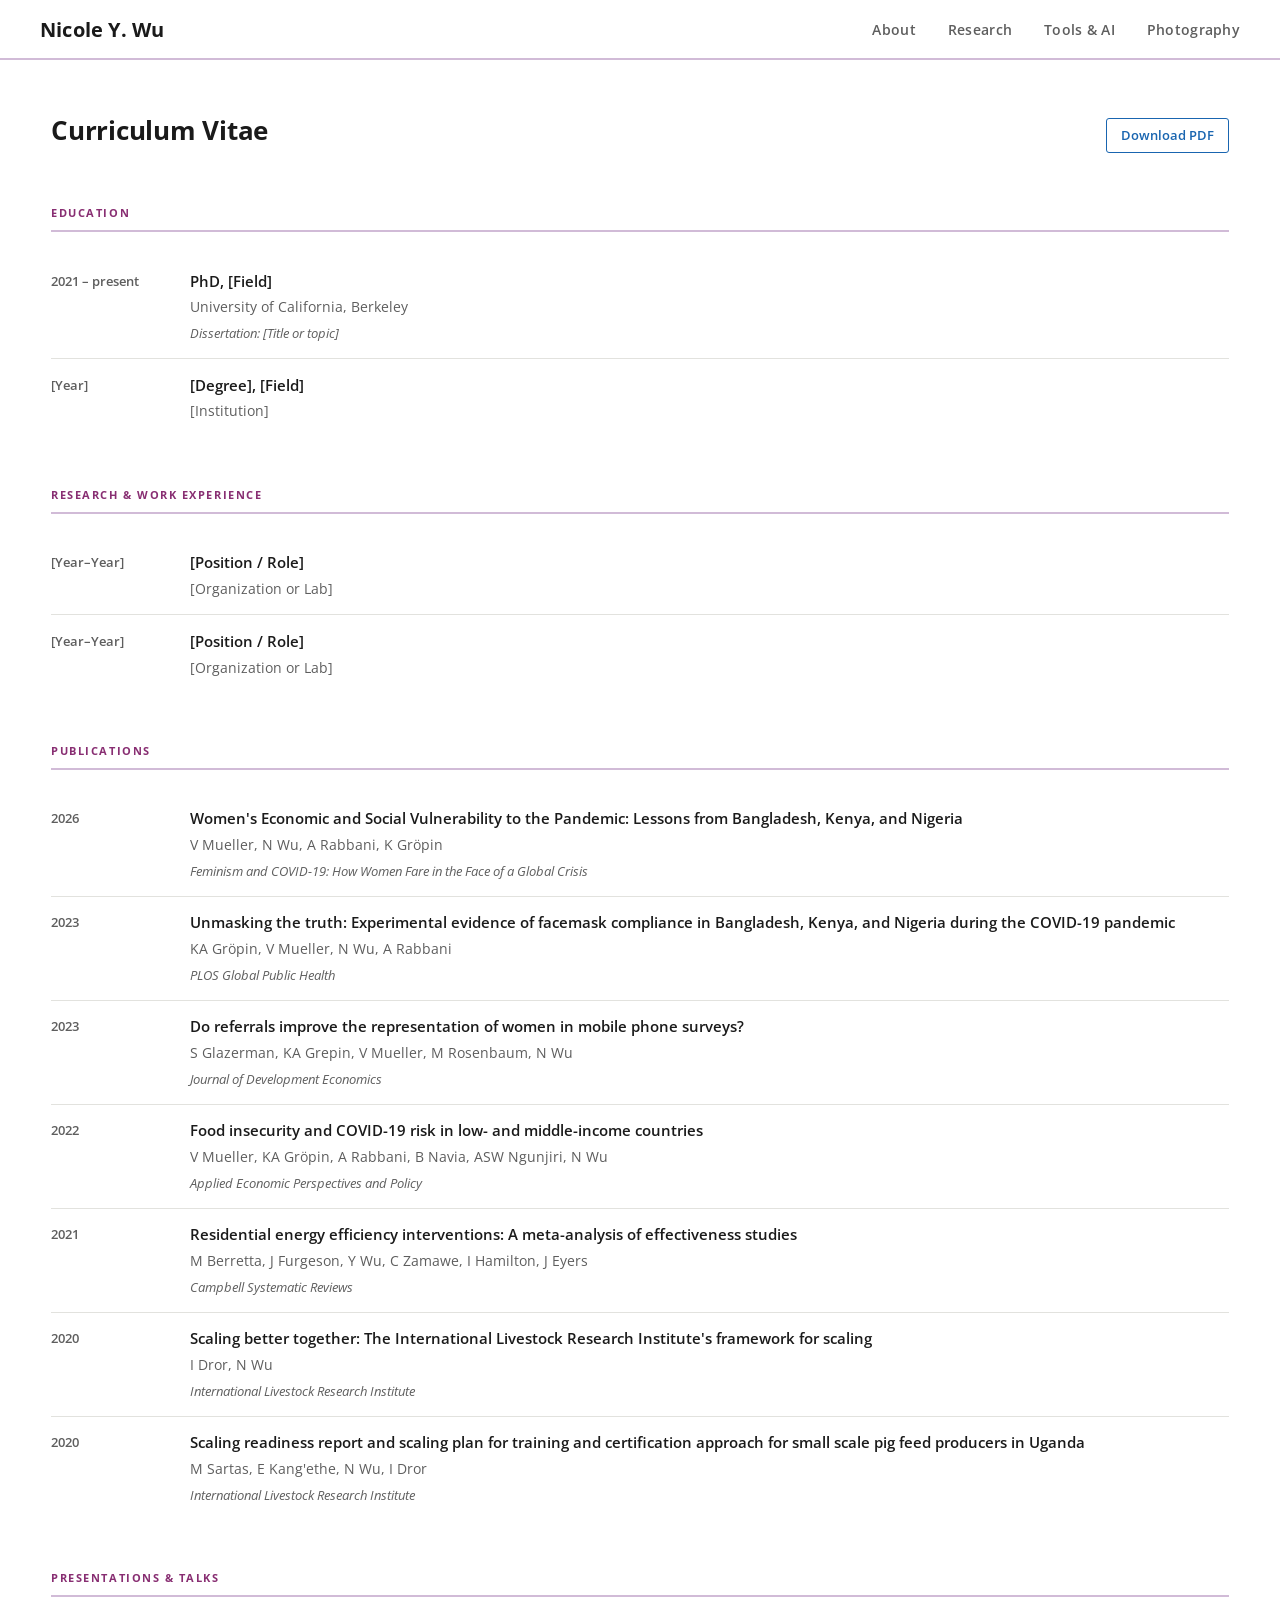
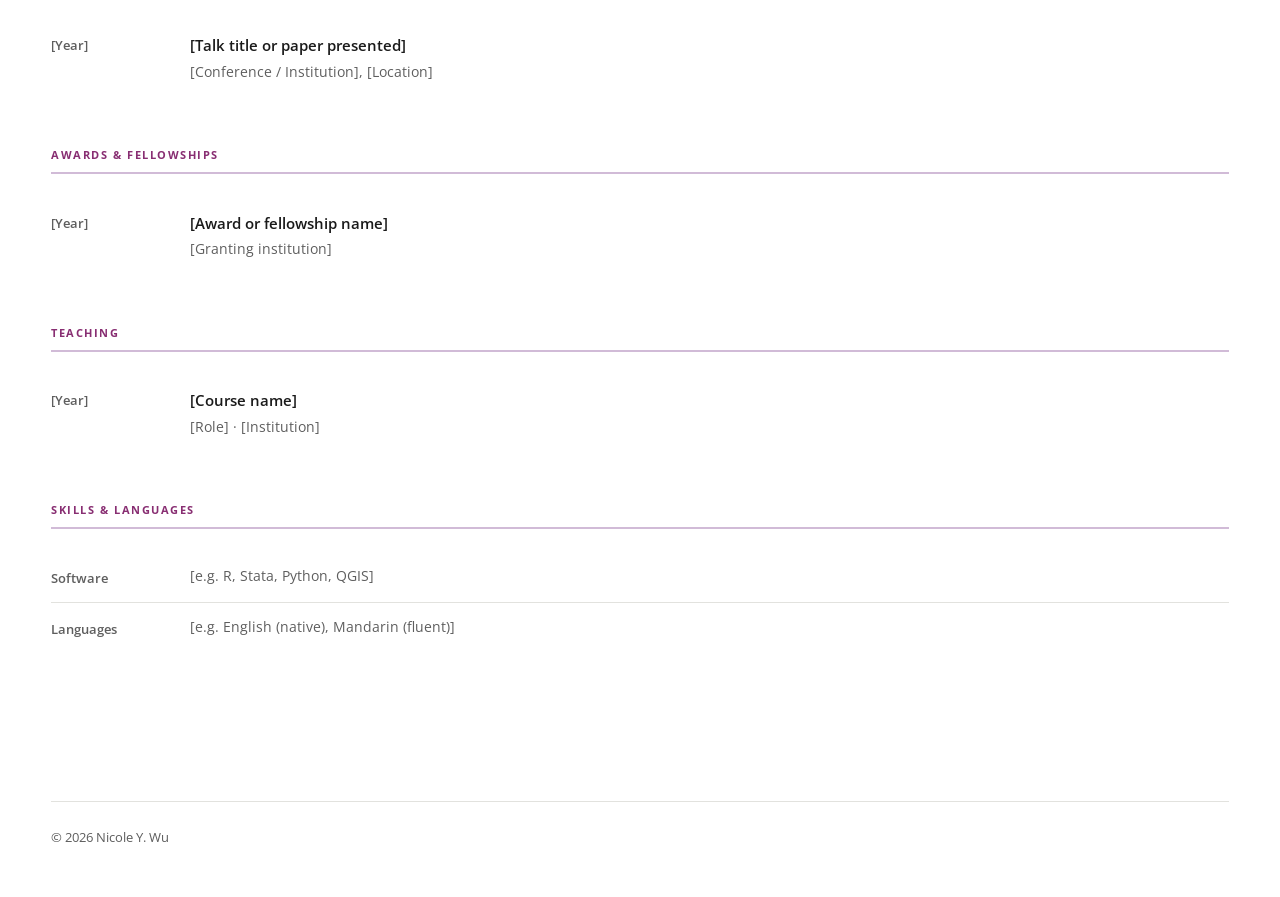
==== commit 8eeb140a: "Rename Projects nav link to Tools & AI across all pages Co-Authored-By: Claude Sonnet 4.6 <noreply@a" ====
--- a/cv/index.html
+++ b/cv/index.html
@@ -37,7 +37,7 @@
   <ul>
     <li><a href="../">About</a></li>
     <li><a href="../research/">Research</a></li>
-    <li><a href="../projects/">Projects</a></li>
+    <li><a href="../projects/">Tools & AI</a></li>
     <li><a href="../photography/">Photography</a></li>
   </ul>
 </nav>
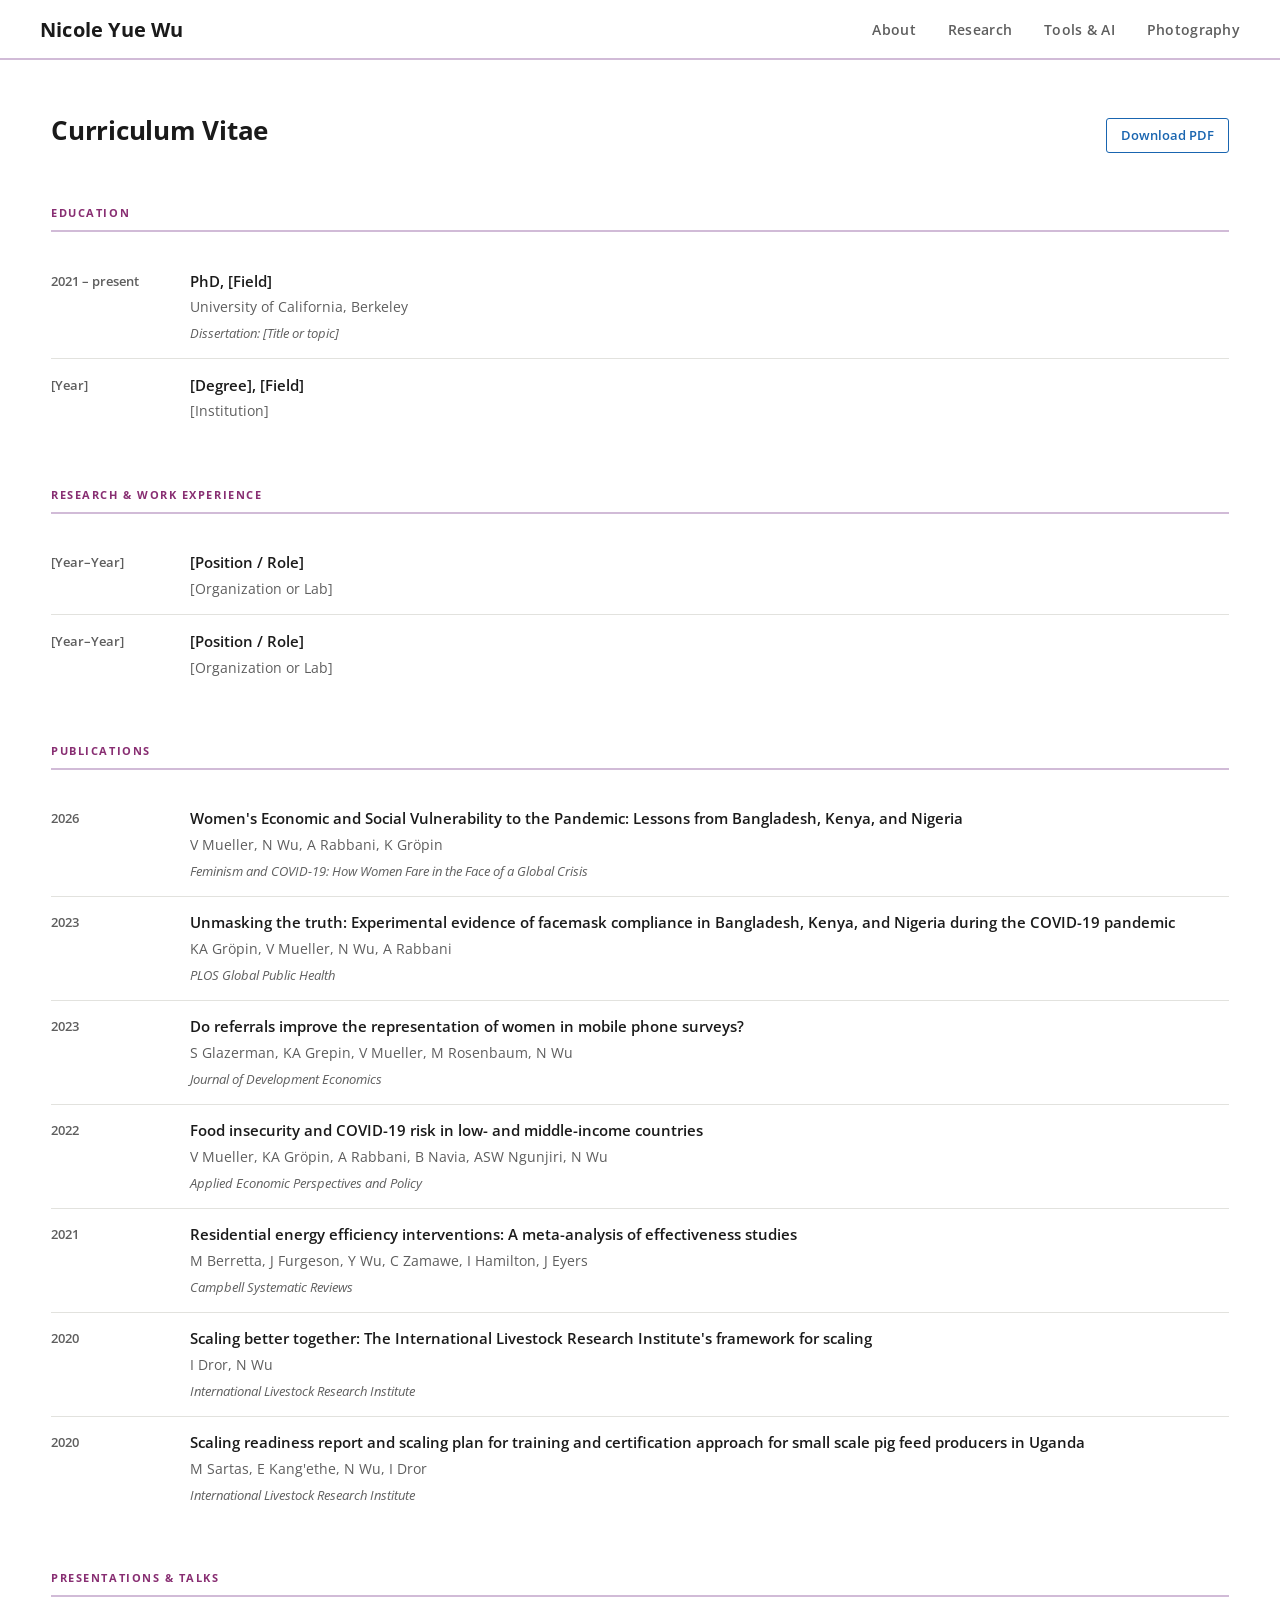
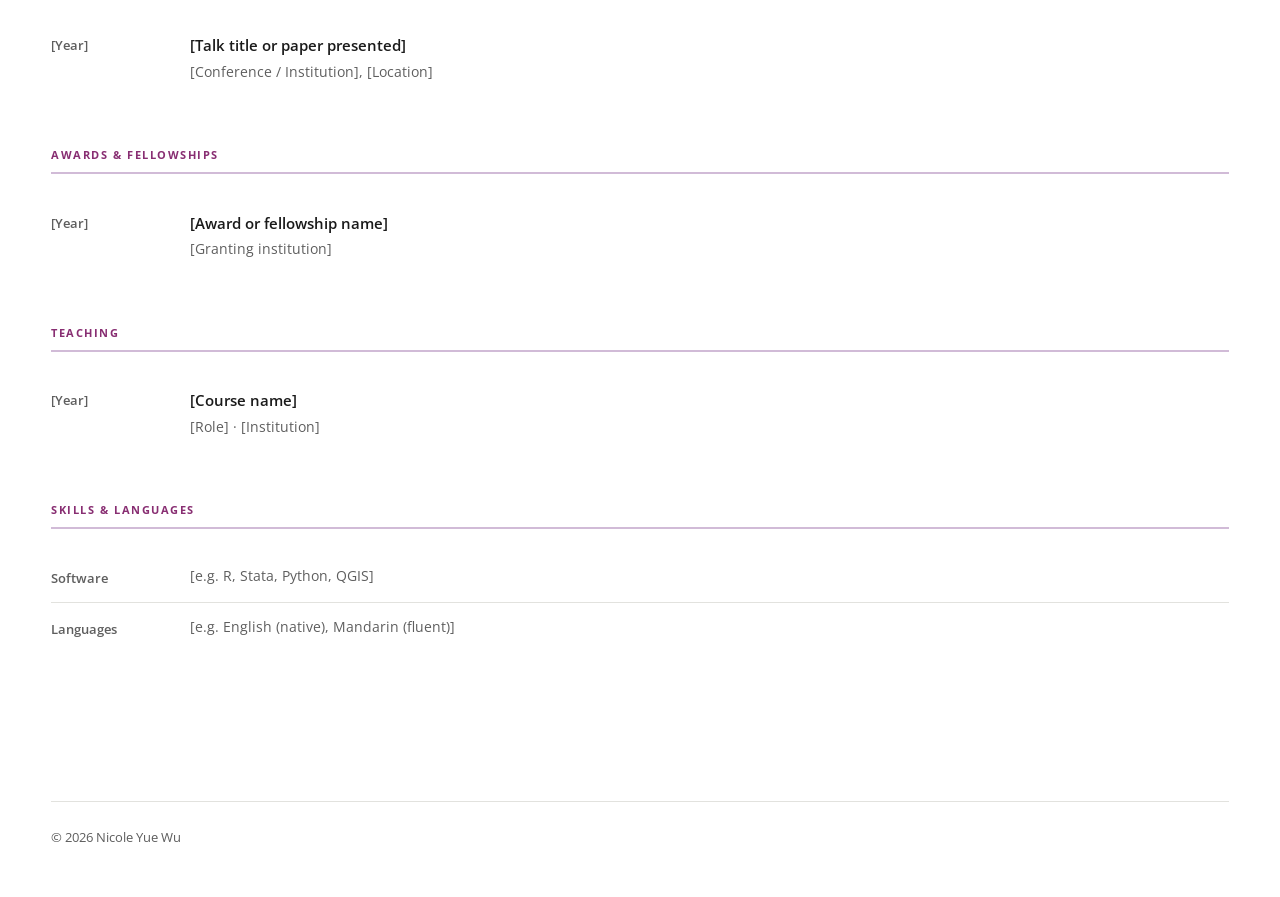
==== commit 530e46e2: "Update name to Nicole Yue Wu across all pages Co-Authored-By: Claude Sonnet 4.6 <noreply@anthropic.c" ====
--- a/cv/index.html
+++ b/cv/index.html
@@ -3,7 +3,7 @@
 <head>
   <meta charset="UTF-8" />
   <meta name="viewport" content="width=device-width, initial-scale=1.0" />
-  <title>CV — Nicole Y. Wu</title>
+  <title>CV — Nicole Yue Wu</title>
   <link rel="preconnect" href="https://fonts.googleapis.com" />
   <link href="https://fonts.googleapis.com/css2?family=Open+Sans:wght@400;600;700&display=swap" rel="stylesheet" />
   <link rel="stylesheet" href="../css/style.css?v=4" />
@@ -33,7 +33,7 @@
 <body>
 
 <nav>
-  <a class="name" href="/">Nicole Y. Wu</a>
+  <a class="name" href="/">Nicole Yue Wu</a>
   <ul>
     <li><a href="../">About</a></li>
     <li><a href="../research/">Research</a></li>
@@ -198,7 +198,7 @@
 </main>
 
 <footer>
-  &copy; 2026 Nicole Y. Wu
+  &copy; 2026 Nicole Yue Wu
 </footer>
 
 </body>
